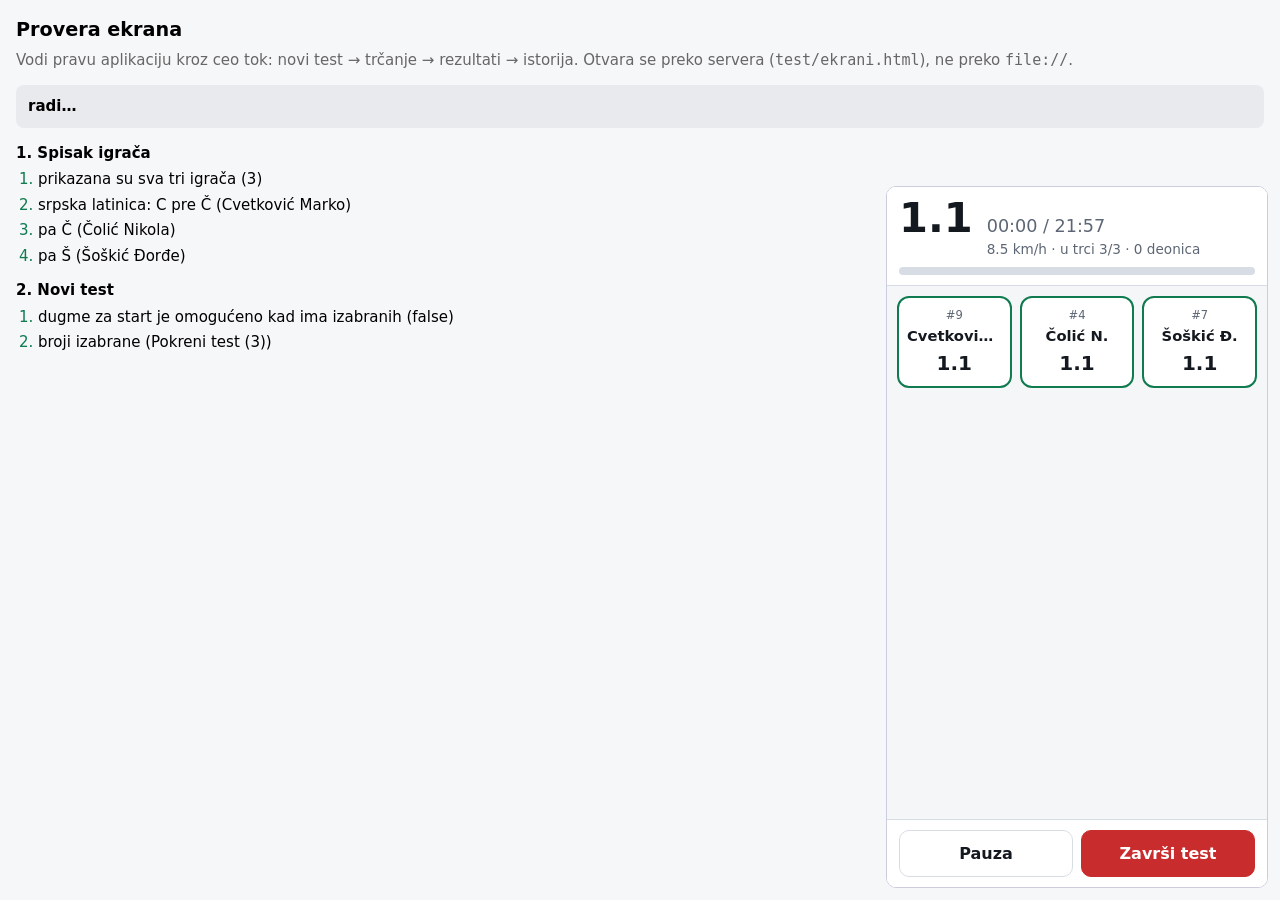
==== test/ekrani.html @ b235f933 "Doterivanje rezultata vise ne brise broj dresa Na ekranu rezultata, dugmad - i + su posle pomeranja " ====
<!doctype html>
<html lang="sr">
<head>
<meta charset="utf-8">
<meta name="viewport" content="width=device-width, initial-scale=1">
<title>Provera ekrana</title>
<style>
  body { font: 15px/1.5 system-ui, "Segoe UI", Roboto, Arial, sans-serif; margin: 0; padding: 16px; background: #f6f7f9; }
  h1 { font-size: 1.2rem; margin: 0 0 4px; }
  .slab { color: #666; margin-bottom: 14px; }
  #ishod { font-weight: 700; padding: 10px 12px; border-radius: 8px; margin-bottom: 14px; }
  #ishod.radi { background: #e8eaed; }
  #ishod.proslo { background: #d9f2e4; color: #0f5132; }
  #ishod.palo { background: #fadbd8; color: #7a1c12; }
  ol { margin: 0; padding-left: 22px; }
  li { margin-bottom: 3px; }
  li.ok::marker { color: #0f7b4f; }
  li.ne { color: #a4231a; font-weight: 600; }
  .korak { margin: 12px 0 4px; font-weight: 700; }
  iframe { position: fixed; right: 12px; bottom: 12px; width: 380px; height: 700px; border: 1px solid #ccd; border-radius: 10px; background: #fff; }
  @media (max-width: 900px) { iframe { position: static; width: 100%; height: 420px; margin-top: 16px; } }
</style>
</head>
<body>
<h1>Provera ekrana</h1>
<div class="slab">Vodi pravu aplikaciju kroz ceo tok: novi test → trčanje → rezultati → istorija.
Otvara se preko servera (<code>test/ekrani.html</code>), ne preko <code>file://</code>.</div>
<div id="ishod" class="radi">radi…</div>
<div id="spisak"></div>
<iframe id="app" src="../index.html#/igraci"></iframe>

<script>
(function () {
  'use strict';

  var spisak = document.getElementById('spisak');
  var ishod = document.getElementById('ishod');
  var palo = 0, proslo = 0;
  var lista = null;

  function korak(naslov) {
    var d = document.createElement('div');
    d.className = 'korak';
    d.textContent = naslov;
    spisak.appendChild(d);
    lista = document.createElement('ol');
    spisak.appendChild(lista);
  }

  function tvrdi(uslov, opis, dobijeno) {
    var li = document.createElement('li');
    li.className = uslov ? 'ok' : 'ne';
    li.textContent = opis + (uslov ? '' : '  →  dobijeno: ' + dobijeno);
    lista.appendChild(li);
    if (uslov) proslo++; else palo++;
  }

  function jednako(dobijeno, ocekivano, opis) {
    tvrdi(dobijeno === ocekivano, opis + ' (' + ocekivano + ')', JSON.stringify(dobijeno));
  }

  function kraj() {
    ishod.className = palo ? 'palo' : 'proslo';
    ishod.textContent = palo ? (palo + ' provera palo, ' + proslo + ' prošlo')
                             : ('sve prolazi — ' + proslo + ' provera');
    document.title = (palo ? 'PALO ' + palo : 'PROSLO ' + proslo);
  }

  function posle(ms, fn) { setTimeout(fn, ms); }

  /* ---------- pomoc oko aplikacije u okviru ---------- */

  var okvir = document.getElementById('app');
  var w, d, vreme = 0;

  function nadjiDugme(tekst) {
    var dugmad = d.querySelectorAll('button');
    for (var i = 0; i < dugmad.length; i++) {
      if (dugmad[i].textContent.indexOf(tekst) >= 0) return dugmad[i];
    }
    return null;
  }
  function plocica(ime) {
    var sve = d.querySelectorAll('.plocica');
    for (var i = 0; i < sve.length; i++) {
      if (sve[i].textContent.indexOf(ime) >= 0) return sve[i];
    }
    return null;
  }
  function dodir(el) {
    el.dispatchEvent(new w.PointerEvent('pointerdown', { bubbles: true, pointerId: 1 }));
    el.dispatchEvent(new w.PointerEvent('pointerup', { bubbles: true, pointerId: 1 }));
    el.dispatchEvent(new w.MouseEvent('click', { bubbles: true }));
  }
  function kartica(ime) {
    var sve = d.querySelectorAll('.kartica[data-id]');
    for (var i = 0; i < sve.length; i++) {
      if (sve[i].textContent.indexOf(ime) >= 0) return sve[i];
    }
    return null;
  }

  okvir.onload = function () {
    w = okvir.contentWindow;
    d = okvir.contentDocument;
    w.onerror = function (m) { korak('greška u aplikaciji'); tvrdi(false, 'aplikacija je pukla', m); };
    try { w.localStorage.clear(); } catch (e) {}
    /* lazni sat i nem zvuk - provera ne sme da zavisi od zvucnika ni od 22 minuta */
    w.Zvuk.otkljucaj = function () {};
    w.Zvuk.now = function () { return vreme; };
    w.Zvuk.bip = function () {};
    w.Zvuk.otkazi = function () {};
    w.Zvuk.izgovori = function () {};
    w.confirm = function () { return true; };
    posle(100, pripremi);
  };

  /* ---------- 1. igraci ---------- */

  function pripremi() {
    w.DB.load();
    w.DB.dodajIgraca({ ime: 'Šoškić Đorđe', broj: '7', grupa: 'Kadeti', datumRodjenja: '2009-05-10' });
    w.DB.dodajIgraca({ ime: 'Cvetković Marko', broj: '9', grupa: 'Kadeti' });
    w.DB.dodajIgraca({ ime: 'Čolić Nikola', broj: '4', grupa: 'Kadeti' });
    w.DB.postavi('odbrojavanje', 0);
    w.location.hash = '#/podesavanja';
    posle(150, function () {
      w.location.hash = '#/igraci';
      posle(250, proveriSpisak);
    });
  }

  function proveriSpisak() {
    korak('1. Spisak igrača');
    var imena = [];
    d.querySelectorAll('#app .skraceno b').forEach(function (b) { imena.push(b.textContent); });
    jednako(imena.length, 3, 'prikazana su sva tri igrača');
    jednako(imena[0], 'Cvetković Marko', 'srpska latinica: C pre Č');
    jednako(imena[1], 'Čolić Nikola', 'pa Č');
    jednako(imena[2], 'Šoškić Đorđe', 'pa Š');
    w.location.hash = '#/novi';
    posle(250, pokreniTest);
  }

  /* ---------- 2. pokretanje ---------- */

  function pokreniTest() {
    korak('2. Novi test');
    d.querySelector('#sve').click();
    posle(200, function () {
      var start = d.querySelector('#start');
      jednako(start.disabled, false, 'dugme za start je omogućeno kad ima izabranih');
      jednako(start.textContent, 'Pokreni test (3)', 'broji izabrane');
      start.click();
      posle(300, uTrci);
    });
  }

  /* ---------- 3. trcanje ---------- */

  function uTrci() {
    korak('3. Tok testa');
    jednako(w.location.hash, '#/tok', 'otvoren je ekran testiranja');
    jednako(d.querySelectorAll('.plocica').length, 3, 'svaki igrač ima svoju pločicu');

    var P = w.Protocol;
    vreme = P.SHUTTLES[19].endAt + 0.1;          // 20 zavrsenih deonica
    posle(300, function () {
      jednako(d.querySelector('#tNivo').textContent, P.fmtLevel(P.toLevelShuttle(20).level, P.toLevelShuttle(20).shuttle + 1),
        'zaglavlje pokazuje deonicu koja je u toku');

      dodir(plocica('Šoškić'));                   // prvi dodir = opomena
      posle(250, function () {
        var pl = plocica('Šoškić');
        tvrdi(pl.className.indexOf('opomena') >= 0, 'prvi dodir daje opomenu', pl.className);
        tvrdi(pl.textContent.indexOf('stigao') >= 0, 'nudi se dugme „✓ stigao"', pl.textContent);

        dodir(plocica('Cvetković'));
        posle(250, function () {
          var c = plocica('Cvetković');
          var stigao = c.querySelector('button[data-akcija="stigao"]');
          tvrdi(!!stigao, 'i drugi igrač ima dugme „stigao"', c.textContent);
          dodir(stigao);                          // ipak je stigao na liniju
          posle(250, function () {
            tvrdi(plocica('Cvetković').className.indexOf('opomena') < 0,
              'posle „stigao" igrač je opet u trci', plocica('Cvetković').className);

            vreme = P.SHUTTLES[24].endAt + 0.1;   // pet deonica kasnije
            posle(300, function () {
              dodir(plocica('Šoškić'));           // drugi dodir = ispao
              posle(250, function () {
                tvrdi(plocica('Šoškić').className.indexOf('ispao') >= 0,
                  'drugi dodir znači ispadanje', plocica('Šoškić').className);
                zavrsiTest();
              });
            });
          });
        });
      });
    });
  }

  function zavrsiTest() {
    d.querySelector('#tZavrsi').click();
    posle(400, sazetak);
  }

  /* ---------- 4. rezultati ---------- */

  function sazetak() {
    korak('4. Ekran rezultata');
    jednako(w.location.hash, '#/sazetak', 'posle kraja se otvara ekran rezultata');
    var kartice = d.querySelectorAll('.kartica[data-id]');
    jednako(kartice.length, 3, 'svaki igrač ima svoj red');
    tvrdi(kartice[0].textContent.indexOf('Cvetković') >= 0 || kartice[0].textContent.indexOf('Čolić') >= 0,
      'poredak ide od boljeg rezultata', kartice[0].textContent.slice(0, 40));

    var k = kartica('Šoškić');
    var P = w.Protocol;
    var pre = k.querySelector('.krupno').textContent;
    jednako(pre, P.fmtLevel(P.toLevelShuttle(20).level, P.toLevelShuttle(20).shuttle),
      'upisan je rezultat iz trenutka opomene, ne ispadanja');

    var brojDresa = k.querySelector('span.slab') ? k.querySelector('span.slab').textContent : '(nema)';
    var metriPre = k.querySelector('div.slab').textContent;

    k.querySelector('button[data-akcija="plus"]').click();
    posle(200, function () {
      var posleKlika = k.querySelector('.krupno').textContent;
      tvrdi(posleKlika !== pre, 'dugme + pomera rezultat za deonicu', posleKlika);
      jednako(k.querySelector('span.slab').textContent, brojDresa,
        'broj dresa ostaje broj dresa posle +');
      tvrdi(k.querySelector('div.slab').textContent !== metriPre,
        'red sa metrima i vremenom se osvežava', k.querySelector('div.slab').textContent);

      k.querySelector('button[data-akcija="minus"]').click();
      posle(200, function () {
        jednako(k.querySelector('.krupno').textContent, pre, 'dugme − vraća nazad');

        var izbor = k.querySelector('select[data-akcija="status"]');
        izbor.value = 'povreda';
        izbor.dispatchEvent(new w.Event('change', { bubbles: true }));
        var beleska = k.querySelector('input[data-akcija="beleska"]');
        beleska.value = 'zategao zadnju ložu';
        beleska.dispatchEvent(new w.Event('change', { bubbles: true }));

        d.querySelector('#snaziv').value = 'Jesenje merenje';
        d.querySelector('#sacuvajTest').click();
        posle(400, istorija);
      });
    });
  }

  /* ---------- 5. istorija ---------- */

  function istorija() {
    korak('5. Istorija');
    tvrdi(w.location.hash.indexOf('#/test/') === 0, 'posle čuvanja se otvara sačuvani test', w.location.hash);

    var testovi = w.DB.testovi();
    jednako(testovi.length, 1, 'testiranje je upisano u istoriju');
    jednako(testovi[0].naziv, 'Jesenje merenje', 'naziv sa ekrana je sačuvan');
    jednako(testovi[0].rezultati.length, 3, 'sva tri rezultata su unutra');

    var soskic = null;
    testovi[0].rezultati.forEach(function (r) { if (r.ime.indexOf('Šoškić') >= 0) soskic = r; });
    jednako(soskic.status, 'povreda', 'promenjen status je sačuvan');
    jednako(soskic.beleska, 'zategao zadnju ložu', 'beleška je sačuvana, sa našim slovima');
    jednako(soskic.ukupnoDeonica, 20, 'rezultat je onaj koji je stajao na ekranu');
    jednako(soskic.metara, 400, 'metri prate deonice');
    tvrdi(soskic.vo2max > 20 && soskic.vo2max < 70, 'VO2max je upisan', soskic.vo2max);
    tvrdi(soskic.vo2maxLeger != null, 'igrač sa datumom rođenja ima i Légerovu procenu', soskic.vo2maxLeger);
    jednako(w.DB.ucitajTok(), null, 'započeti test je obrisan pošto je sačuvan');

    var csv = w.DB.csv();
    tvrdi(csv.indexOf('Šoškić Đorđe') >= 0, 'CSV sadrži igrača', csv.slice(0, 80));
    tvrdi(csv.indexOf('zategao zadnju ložu') >= 0, 'CSV sadrži belešku', '-');

    var red = d.querySelectorAll('.tabela tbody tr, .tabela tr');
    tvrdi(red.length >= 3, 'ekran testiranja prikazuje rezultate', red.length);

    w.location.hash = '#/testovi';
    posle(300, karton);
  }

  /* ---------- 6. karton igraca ---------- */

  function karton() {
    korak('6. Karton igrača');
    var tekst = d.getElementById('app').textContent;
    tvrdi(tekst.indexOf('Jesenje merenje') >= 0, 'testiranje se vidi u spisku testiranja', tekst.slice(0, 60));

    var soskic = null;
    w.DB.igraci().forEach(function (p) { if (p.ime.indexOf('Šoškić') >= 0) soskic = p; });
    w.location.hash = '#/igrac/' + soskic.id;
    posle(300, function () {
      var t = d.getElementById('app').textContent;
      tvrdi(t.indexOf('Šoškić Đorđe') >= 0, 'otvoren je karton igrača', t.slice(0, 40));
      tvrdi(t.indexOf('Jesenje merenje') >= 0, 'u kartonu stoji odrađeno testiranje', '-');
      jednako(w.DB.rezultatiIgraca(soskic.id).length, 1, 'rezultat je vezan za igrača');
      tvrdi(!d.querySelector('svg.grafikon'), 'posle prvog testa grafikona jos nema', 'nacrtan je');
      tvrdi(t.indexOf('od drugog testa') >= 0, 'pise zasto grafikona nema', '-');
      drugiTest(soskic);
    });
  }

  /* posle drugog testiranja grafikon ima sta da nacrta */
  function drugiTest(soskic) {
    var stari = w.DB.testovi()[0];
    var noviRez = JSON.parse(JSON.stringify(stari.rezultati));
    noviRez.forEach(function (r) { r.ukupnoDeonica += 8; r.metara = r.ukupnoDeonica * 20; });
    w.DB.sacuvajTest({ naziv: 'Prolecno merenje', datum: '2026-03-01T10:00:00.000Z', rezultati: noviRez });
    w.location.hash = '#/igraci';
    posle(200, function () {
      w.location.hash = '#/igrac/' + soskic.id;
      posle(300, function () {
        tvrdi(!!d.querySelector('svg.grafikon'), 'posle drugog testa grafikon je nacrtan', '-');
        var tacke = d.querySelector('polyline.linija');
        tvrdi(tacke && tacke.getAttribute('points').split(' ').length === 2,
          'linija spaja oba merenja', tacke ? tacke.getAttribute('points') : '(nema linije)');
        var t = d.getElementById('app').textContent;
        tvrdi(t.indexOf('8') >= 0 && /u odnosu na prethodni test/.test(t),
          'pise koliko je napredovao u odnosu na prethodni test', '-');
        posle(100, oporavak);
      });
    });
  }

  /* ---------- 7. oporavak zapocetog testa ---------- */

  function oporavak() {
    korak('7. Oporavak posle osvežavanja');
    w.DB.sacuvajTok({
      id: 'tok-proba', naziv: 'Prekinuti test', datum: new Date().toISOString(),
      status: 'pauza', pauzaElapsed: 120, opomena: true, najava: false, odbrojavanje: 0,
      ucesnici: [{ igracId: 'x', ime: 'Šoškić Đorđe', status: 'aktivan' }]
    });
    w.location.hash = '#/igraci';
    posle(200, function () {
      w.location.hash = '#/novi';
      posle(300, function () {
        var nastavi = d.querySelector('#nastaviTok');
        tvrdi(!!nastavi, 'na ekranu Novi test se nudi „Nastavi"', d.getElementById('app').textContent.slice(0, 60));
        var tekst = d.getElementById('app').textContent;
        tvrdi(tekst.indexOf('Prekinuti test') >= 0, 'piše koji je test prekinut', '-');
        if (nastavi) {
          nastavi.click();
          posle(300, function () {
            jednako(w.location.hash, '#/tok', 'nastavak vraća na ekran testiranja');
            tvrdi(d.querySelectorAll('.plocica').length === 1, 'učesnici prekinutog testa su vraćeni',
              d.querySelectorAll('.plocica').length);
            var pauza = d.querySelector('#tPauza');
            jednako(pauza ? pauza.textContent : '(nema)', 'Nastavi', 'test čeka u pauzi, ne kreće sam');
            kraj();
          });
        } else {
          kraj();
        }
      });
    });
  }

  posle(25000, function () {
    if (document.title === 'Provera ekrana') {
      tvrdi(false, 'provera nije stigla do kraja', 'zaglavila se');
      kraj();
    }
  });
})();
</script>
</body>
</html>
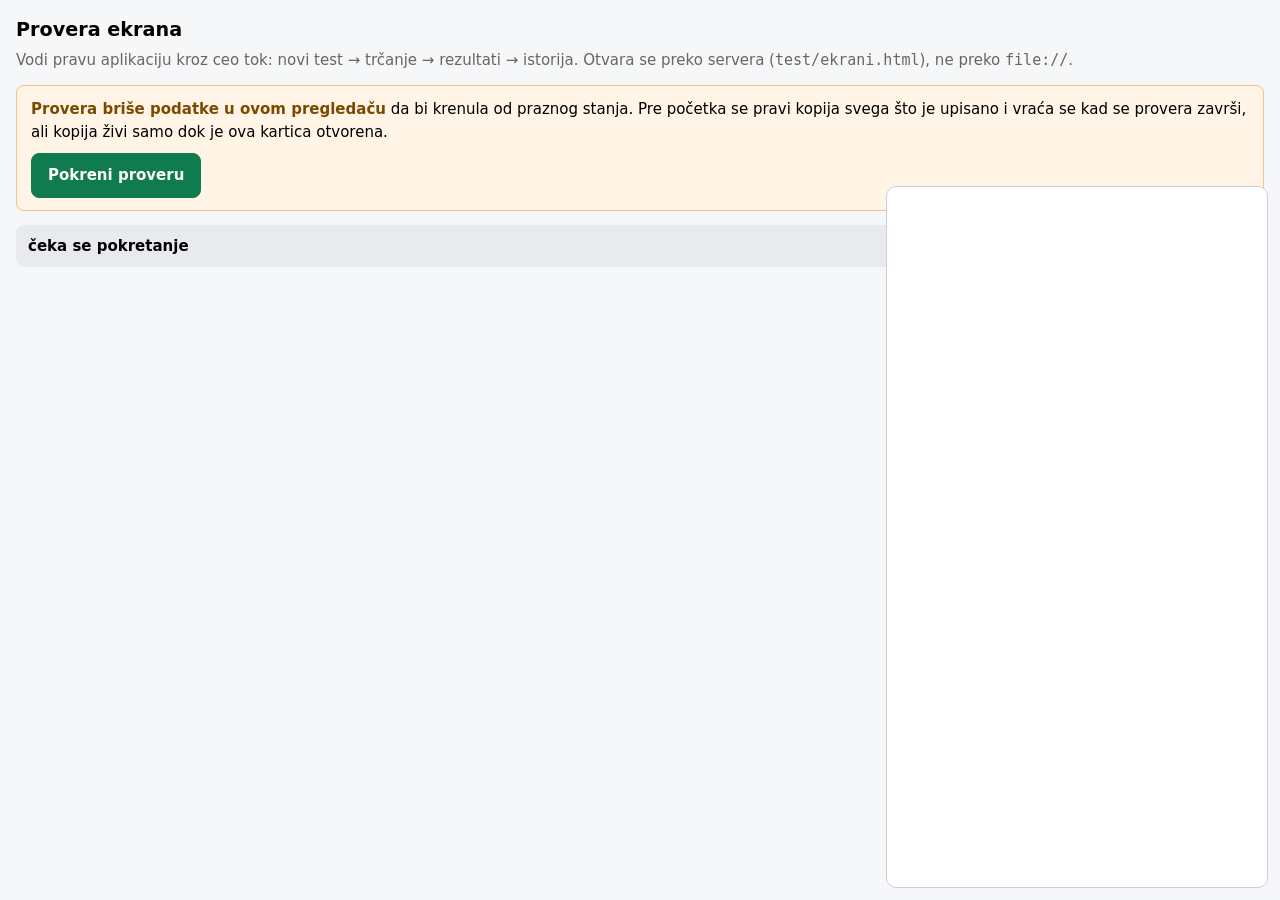
==== commit 165eff88: "Provera ekrana ne moze da obrise trenerovu evidenciju Stranica sa proverom ekrana je brisala localSt" ====
--- a/test/ekrani.html
+++ b/test/ekrani.html
@@ -17,6 +17,10 @@
   li.ok::marker { color: #0f7b4f; }
   li.ne { color: #a4231a; font-weight: 600; }
   .korak { margin: 12px 0 4px; font-weight: 700; }
+  #pazi { background: #fff4e5; border: 1px solid #f0c48a; border-radius: 8px; padding: 12px 14px; margin-bottom: 14px; }
+  #pazi b { color: #7a4a00; }
+  button { font: inherit; font-weight: 600; padding: 10px 16px; border-radius: 8px; border: 1px solid #bbb; background: #fff; cursor: pointer; }
+  button.glavno { background: #0f7b4f; border-color: #0f7b4f; color: #fff; }
   iframe { position: fixed; right: 12px; bottom: 12px; width: 380px; height: 700px; border: 1px solid #ccd; border-radius: 10px; background: #fff; }
   @media (max-width: 900px) { iframe { position: static; width: 100%; height: 420px; margin-top: 16px; } }
 </style>
@@ -25,9 +29,18 @@
 <h1>Provera ekrana</h1>
 <div class="slab">Vodi pravu aplikaciju kroz ceo tok: novi test → trčanje → rezultati → istorija.
 Otvara se preko servera (<code>test/ekrani.html</code>), ne preko <code>file://</code>.</div>
-<div id="ishod" class="radi">radi…</div>
+<div id="pazi">
+  <b>Provera briše podatke u ovom pregledaču</b> da bi krenula od praznog stanja.
+  Pre početka se pravi kopija svega što je upisano i vraća se kad se provera završi,
+  ali kopija živi samo dok je ova kartica otvorena.
+  <div style="margin-top:10px">
+    <button class="glavno" id="kreni">Pokreni proveru</button>
+    <button id="vrati" style="display:none">Vrati moje podatke</button>
+  </div>
+</div>
+<div id="ishod" class="radi">čeka se pokretanje</div>
 <div id="spisak"></div>
-<iframe id="app" src="../index.html#/igraci"></iframe>
+<iframe id="app"></iframe>
 
 <script>
 (function () {
@@ -60,13 +73,44 @@
   }
 
   function kraj() {
+    var vraceno = vratiKopiju();
     ishod.className = palo ? 'palo' : 'proslo';
     ishod.textContent = palo ? (palo + ' provera palo, ' + proslo + ' prošlo')
                              : ('sve prolazi — ' + proslo + ' provera');
+    if (vraceno) {
+      var nap = document.createElement('div');
+      nap.className = 'slab';
+      nap.textContent = 'Zatečeni podaci su vraćeni u pregledač.';
+      ishod.parentNode.insertBefore(nap, ishod.nextSibling);
+    }
+    document.getElementById('pazi').style.display = 'none';
     document.title = (palo ? 'PALO ' + palo : 'PROSLO ' + proslo);
   }
 
   function posle(ms, fn) { setTimeout(fn, ms); }
+
+  /* ---------- kopija zatecenih podataka ---------- */
+
+  var KOPIJA = 'provera.kopija';
+
+  function napraviKopiju() {
+    var kopija = {};
+    for (var i = 0; i < localStorage.length; i++) {
+      var k = localStorage.key(i);
+      kopija[k] = localStorage.getItem(k);
+    }
+    sessionStorage.setItem(KOPIJA, JSON.stringify(kopija));
+  }
+
+  function vratiKopiju() {
+    var sirovo = sessionStorage.getItem(KOPIJA);
+    if (!sirovo) return false;
+    var kopija = JSON.parse(sirovo);
+    localStorage.clear();
+    Object.keys(kopija).forEach(function (k) { localStorage.setItem(k, kopija[k]); });
+    sessionStorage.removeItem(KOPIJA);
+    return true;
+  }
 
   /* ---------- pomoc oko aplikacije u okviru ---------- */
 
@@ -360,12 +404,33 @@
     });
   }
 
-  posle(25000, function () {
+  document.getElementById('kreni').addEventListener('click', pokreni);
+  document.getElementById('vrati').addEventListener('click', function () {
+    document.getElementById('pazi').innerHTML = vratiKopiju()
+      ? '<b>Podaci su vraćeni.</b>' : '<b>Kopije nema.</b>';
+  });
+
+  function pokreni() {
+    document.getElementById('kreni').disabled = true;
+    ishod.textContent = 'radi…';
+    napraviKopiju();
+    okvir.src = '../index.html#/igraci';
+    posle(25000, isteklo);
+  }
+
+  /* ako je ranija provera prekinuta, podaci cekaju da budu vraceni */
+  if (sessionStorage.getItem(KOPIJA)) {
+    document.getElementById('vrati').style.display = '';
+  }
+  if (/[?&]auto=1/.test(location.search)) pokreni();
+
+  function isteklo() {
     if (document.title === 'Provera ekrana') {
+      korak('kraj');
       tvrdi(false, 'provera nije stigla do kraja', 'zaglavila se');
       kraj();
     }
-  });
+  }
 })();
 </script>
 </body>
